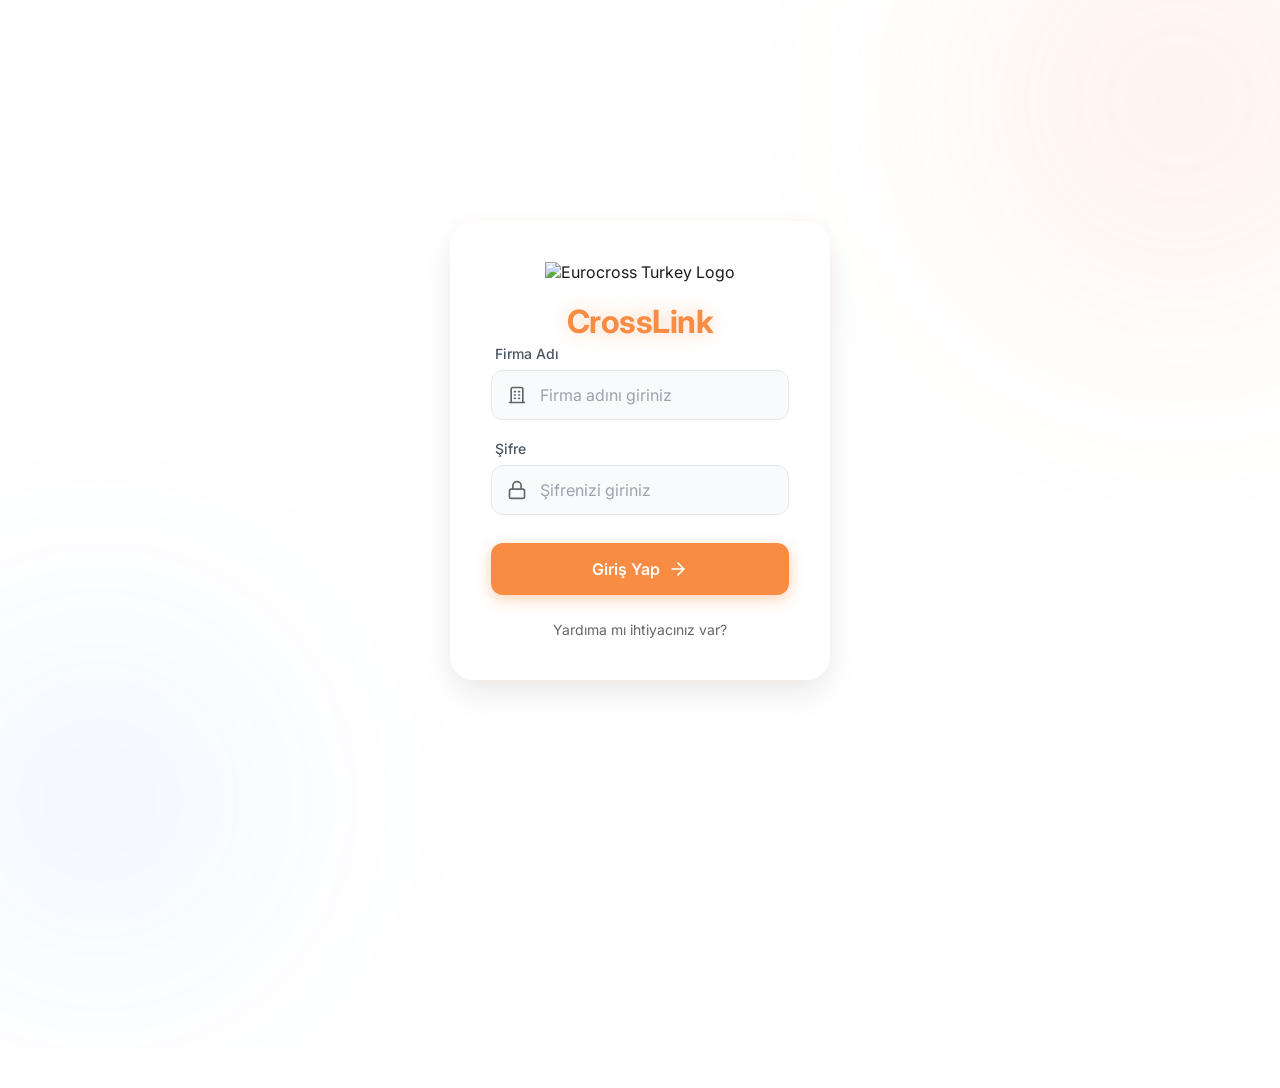
==== index.html @ ff4a9f71 "Crosslink v1" ====
<!DOCTYPE html>
<html lang="tr">

<head>
    <meta charset="UTF-8">
    <meta name="viewport" content="width=device-width, initial-scale=1.0">
    <title>CrossLink - Eurocross Turkey</title>
    <!-- Google Fonts: Inter -->
    <link rel="preconnect" href="https://fonts.googleapis.com">
    <link rel="preconnect" href="https://fonts.gstatic.com" crossorigin>
    <link href="https://fonts.googleapis.com/css2?family=Inter:wght@300;400;500;600;700&display=swap" rel="stylesheet">
    <link rel="stylesheet" href="./style.css">
    <script defer src="./app.js"></script>
</head>

<body class="login-body">
    <!-- Full Screen Loading Overlay -->
    <div id="loadingOverlay" class="loading-overlay hidden">
        <div class="loader-content">
            <img src="./Car.gif" alt="Araç Yükleniyor" class="car-animation">
            <h2 class="loading-text" style="color: #F88C42;">Sisteme Giriş Yapılıyor...</h2>
        </div>
    </div>

    <!-- Background Decoration -->
    <div class="bg-shape shape-1"></div>
    <div class="bg-shape shape-2"></div>

    <main class="login-container">
        <div class="login-card glass-panel">
            <div class="logo-container">
                <img src="./Logo.png" alt="Eurocross Turkey Logo" class="company-logo">
            </div>

            <h1 class="project-title" style="color: #F88C42;">CrossLink</h1>

            <form id="loginForm" class="login-form">
                <div class="input-group">
                    <label for="companyName">Firma Adı</label>
                    <div class="input-wrapper">
                        <!-- SVG Icon for Company -->
                        <svg xmlns="http://www.w3.org/2000/svg" width="20" height="20" viewBox="0 0 24 24" fill="none"
                            stroke="currentColor" stroke-width="2" stroke-linecap="round" stroke-linejoin="round"
                            class="input-icon">
                            <path d="M3 21h18"></path>
                            <path d="M9 8h1"></path>
                            <path d="M9 12h1"></path>
                            <path d="M9 16h1"></path>
                            <path d="M14 8h1"></path>
                            <path d="M14 12h1"></path>
                            <path d="M14 16h1"></path>
                            <path d="M5 21V5a2 2 0 0 1 2-2h10a2 2 0 0 1 2 2v16"></path>
                        </svg>
                        <input type="text" id="companyName" placeholder="Firma adını giriniz" required
                            autocomplete="username">
                    </div>
                </div>

                <div class="input-group">
                    <label for="password">Şifre</label>
                    <div class="input-wrapper">
                        <!-- SVG Icon for Lock -->
                        <svg xmlns="http://www.w3.org/2000/svg" width="20" height="20" viewBox="0 0 24 24" fill="none"
                            stroke="currentColor" stroke-width="2" stroke-linecap="round" stroke-linejoin="round"
                            class="input-icon">
                            <rect width="18" height="11" x="3" y="11" rx="2" ry="2"></rect>
                            <path d="M7 11V7a5 5 0 0 1 10 0v4"></path>
                        </svg>
                        <input type="password" id="password" placeholder="Şifrenizi giriniz" required
                            autocomplete="current-password">
                    </div>
                </div>

                <div id="errorMessage" class="error-message">Hatalı firma adı veya şifre.</div>

                <button type="submit" class="login-btn">
                    <span>Giriş Yap</span>
                    <svg xmlns="http://www.w3.org/2000/svg" width="20" height="20" viewBox="0 0 24 24" fill="none"
                        stroke="currentColor" stroke-width="2" stroke-linecap="round" stroke-linejoin="round">
                        <path d="M5 12h14"></path>
                        <path d="m12 5 7 7-7 7"></path>
                    </svg>
                </button>
            </form>

            <div class="support-link">
                <a href="#">Yardıma mı ihtiyacınız var?</a>
            </div>
        </div>
    </main>
</body>

</html>
---- style.css ----
/* Base Styles & Variables */
:root {
    --primary-color: #F88C42;
    --primary-glow: rgba(248, 140, 66, 0.4);
    --bg-dark: #FFFFFF;
    --bg-card: rgba(255, 255, 255, 0.8);
    --text-main: #1A1A1A;
    --text-muted: #666666;
    --input-bg: #F9FAFB;
    --input-border: #E5E7EB;
    --input-focus: rgba(248, 140, 66, 0.5);
    --error: #E53E3E;
}

* {
    margin: 0;
    padding: 0;
    box-sizing: border-box;
}

body {
    font-family: 'Inter', sans-serif;
    background-color: var(--bg-dark);
    color: var(--text-main);
    min-height: 100vh;
    position: relative;
    overflow-x: hidden;
}

/* Centering for index.html (Login) specifically */
.login-body {
    display: flex;
    justify-content: center;
    align-items: center;
    overflow: hidden;
    /* Hide scrollbars on login screen */
}

/* Background Aesthetics (Dynamic Shapes) */
.bg-shape {
    position: absolute;
    filter: blur(100px);
    z-index: -1;
    border-radius: 50%;
    animation: float 20s ease-in-out infinite alternate;
}

.shape-1 {
    width: 600px;
    height: 600px;
    background: radial-gradient(circle, rgba(248, 140, 66, 0.15) 0%, transparent 70%);
    top: -200px;
    right: -200px;
}

.shape-2 {
    width: 500px;
    height: 500px;
    background: radial-gradient(circle, rgba(66, 134, 248, 0.1) 0%, transparent 70%);
    bottom: -150px;
    left: -150px;
    animation-delay: -10s;
}

@keyframes float {
    0% {
        transform: translate(0, 0) scale(1);
    }

    100% {
        transform: translate(-50px, 50px) scale(1.1);
    }
}

/* Login Container & Glassmorphism */
.login-container {
    width: 100%;
    max-width: 420px;
    padding: 20px;
    z-index: 10;
}

.glass-panel {
    background: var(--bg-card);
    backdrop-filter: blur(16px);
    -webkit-backdrop-filter: blur(16px);
    border: 1px solid rgba(255, 255, 255, 1);
    border-radius: 24px;
    padding: 40px;
    box-shadow: 0 15px 35px -5px rgba(0, 0, 0, 0.1), 0 0 15px rgba(248, 140, 66, 0.05);
    transform: translateY(20px);
    opacity: 0;
    animation: slideUpFade 0.8s cubic-bezier(0.16, 1, 0.3, 1) forwards;
}

@keyframes slideUpFade {
    to {
        transform: translateY(0);
        opacity: 1;
    }
}

/* Header & Typography */
.logo-container {
    display: flex;
    justify-content: center;
    margin-bottom: 20px;
}

.company-logo {
    max-height: 60px;
    width: auto;
    object-fit: contain;
    mix-blend-mode: multiply;
}

.project-title {
    font-size: 2rem;
    font-weight: 700;
    text-align: center;
    letter-spacing: -0.5px;
    margin-bottom: 4px;
    text-shadow: 0 0 20px var(--primary-glow);
}

.subtitle {
    text-align: center;
    color: var(--text-muted);
    font-size: 0.95rem;
    margin-bottom: 32px;
}

/* Form Styles */
.login-form {
    display: flex;
    flex-direction: column;
    gap: 20px;
}

.input-group {
    display: flex;
    flex-direction: column;
    gap: 8px;
}

.input-group label {
    font-size: 0.875rem;
    font-weight: 500;
    color: #4B5563;
    margin-left: 4px;
}

.input-wrapper {
    position: relative;
    display: flex;
    align-items: center;
}

.input-icon {
    position: absolute;
    left: 16px;
    color: var(--text-muted);
    transition: color 0.3s ease;
}

.input-wrapper input {
    width: 100%;
    background: var(--input-bg);
    border: 1px solid var(--input-border);
    color: var(--text-main);
    padding: 14px 16px 14px 48px;
    border-radius: 12px;
    font-size: 1rem;
    font-family: inherit;
    transition: all 0.3s ease;
    outline: none;
}

.input-wrapper input:not(:placeholder-shown)~.input-icon {
    color: var(--primary-color);
}

.input-wrapper input:focus {
    border-color: var(--primary-color);
    box-shadow: 0 0 0 3px rgba(248, 140, 66, 0.15);
    background: #FFFFFF;
}

.input-wrapper input:focus+.input-icon,
.input-wrapper input:not(:placeholder-shown)~.input-icon {
    color: var(--primary-color);
}

.input-wrapper input::placeholder {
    color: #9CA3AF;
}

/* Error Message */
.error-message {
    color: var(--error);
    font-size: 0.875rem;
    text-align: center;
    background: rgba(255, 77, 77, 0.1);
    padding: 10px;
    border-radius: 8px;
    border: 1px solid rgba(255, 77, 77, 0.2);
    display: none;
    animation: shake 0.4s ease-in-out;
}

@keyframes shake {

    0%,
    100% {
        transform: translateX(0);
    }

    25% {
        transform: translateX(-5px);
    }

    75% {
        transform: translateX(5px);
    }
}

/* Submit Button */
.login-btn {
    margin-top: 8px;
    background: var(--primary-color);
    color: #fff;
    border: none;
    padding: 16px;
    border-radius: 12px;
    font-size: 1rem;
    font-weight: 600;
    font-family: inherit;
    cursor: pointer;
    display: flex;
    justify-content: center;
    align-items: center;
    gap: 8px;
    transition: all 0.3s cubic-bezier(0.25, 0.8, 0.25, 1);
    box-shadow: 0 4px 15px var(--primary-glow);
}

.login-btn:hover {
    transform: translateY(-2px);
    box-shadow: 0 6px 20px rgba(248, 140, 66, 0.6);
    background: #FF9B57;
    /* Slightly lighter orange */
}

.login-btn:active {
    transform: translateY(1px);
}

.login-btn svg {
    transition: transform 0.3s ease;
}

.login-btn:hover svg {
    transform: translateX(4px);
}

.support-link {
    text-align: center;
    margin-top: 24px;
}

.support-link a {
    color: var(--text-muted);
    text-decoration: none;
    font-size: 0.875rem;
    transition: color 0.2s ease;
}

.support-link a:hover {
    color: var(--primary-color);
}

/* Loading Overlay & Animation */
.loading-overlay {
    position: fixed;
    top: 0;
    left: 0;
    width: 100%;
    height: 100%;
    background: var(--bg-dark);
    display: flex;
    justify-content: center;
    align-items: center;
    z-index: 100;
    opacity: 0;
    visibility: hidden;
    transition: opacity 0.4s ease, visibility 0.4s ease;
}

.loading-overlay.active {
    opacity: 1;
    visibility: visible;
}

.loader-content {
    display: flex;
    flex-direction: column;
    align-items: center;
    gap: 20px;
}

.car-animation {
    width: 150px;
    height: auto;
    animation: idleBounce 1s ease-in-out infinite alternate;
}

.loading-text {
    font-size: 1.25rem;
    font-weight: 600;
    letter-spacing: 0.5px;
    animation: pulse 1.5s ease-in-out infinite;
}

@keyframes pulse {

    0%,
    100% {
        opacity: 0.7;
    }

    50% {
        opacity: 1;
    }
}

@keyframes idleBounce {
    0% {
        transform: translateY(0);
    }

    100% {
        transform: translateY(-8px);
    }
}

/* Responsive */
@media (max-width: 480px) {
    .glass-panel {
        padding: 30px 20px;
        border-radius: 20px;
    }

    .project-title {
        font-size: 1.75rem;
    }
}
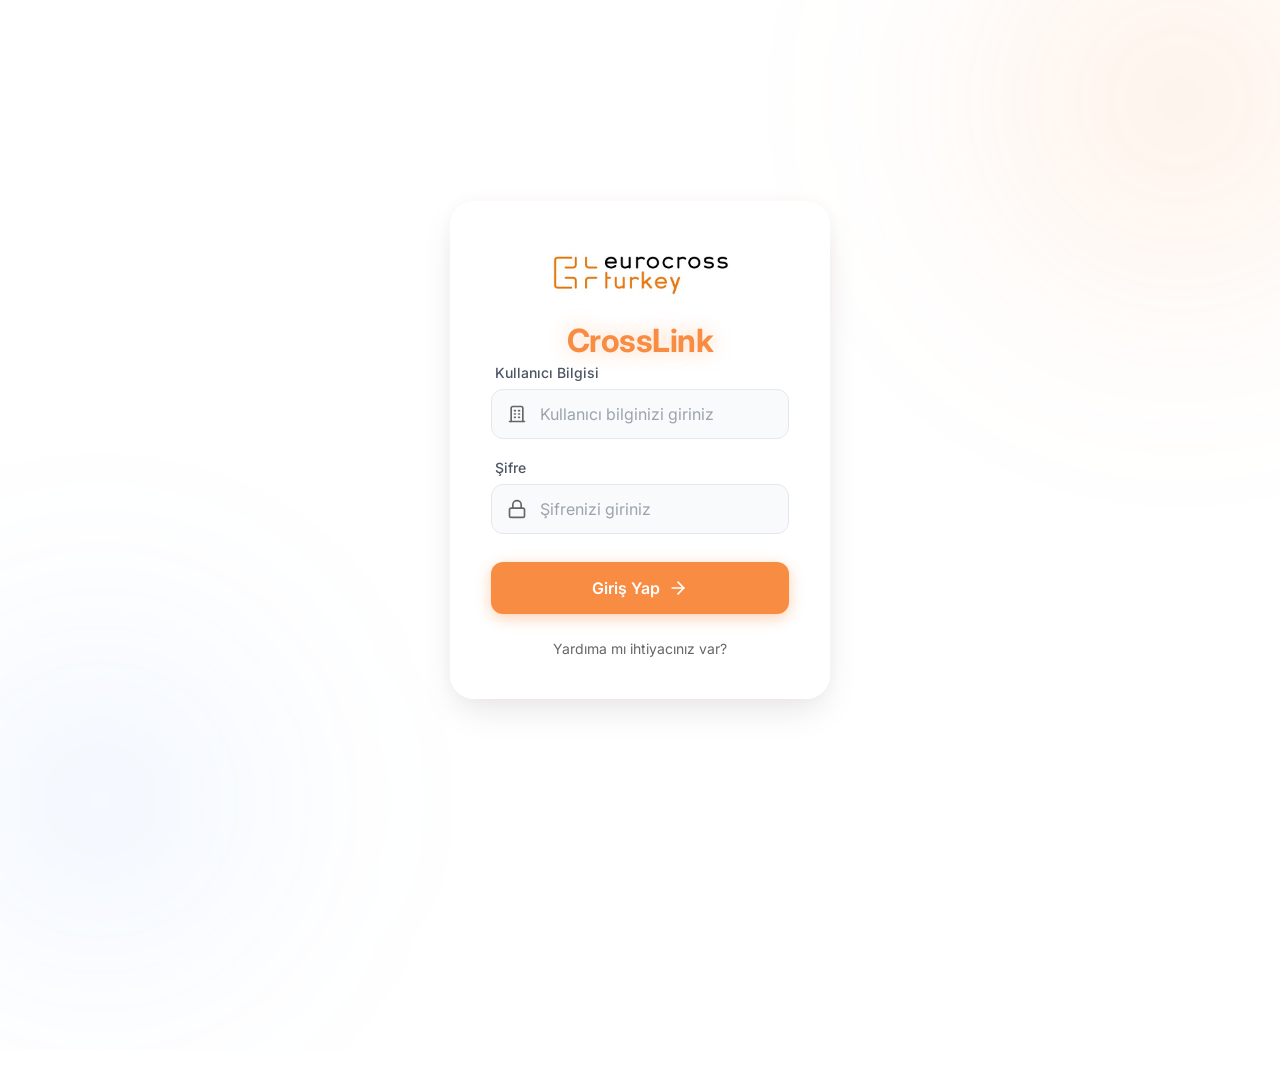
==== commit be7f3169: "V2" ====
--- a/index.html
+++ b/index.html
@@ -36,7 +36,7 @@
 
             <form id="loginForm" class="login-form">
                 <div class="input-group">
-                    <label for="companyName">Firma Adı</label>
+                    <label for="companyName">Kullanıcı Bilgisi</label>
                     <div class="input-wrapper">
                         <!-- SVG Icon for Company -->
                         <svg xmlns="http://www.w3.org/2000/svg" width="20" height="20" viewBox="0 0 24 24" fill="none"
@@ -51,7 +51,7 @@
                             <path d="M14 16h1"></path>
                             <path d="M5 21V5a2 2 0 0 1 2-2h10a2 2 0 0 1 2 2v16"></path>
                         </svg>
-                        <input type="text" id="companyName" placeholder="Firma adını giriniz" required
+                        <input type="text" id="companyName" placeholder="Kullanıcı bilginizi giriniz" required
                             autocomplete="username">
                     </div>
                 </div>
@@ -71,7 +71,7 @@
                     </div>
                 </div>
 
-                <div id="errorMessage" class="error-message">Hatalı firma adı veya şifre.</div>
+                <div id="errorMessage" class="error-message">Hatalı kullanıcı bilgisi veya şifre.</div>
 
                 <button type="submit" class="login-btn">
                     <span>Giriş Yap</span>
